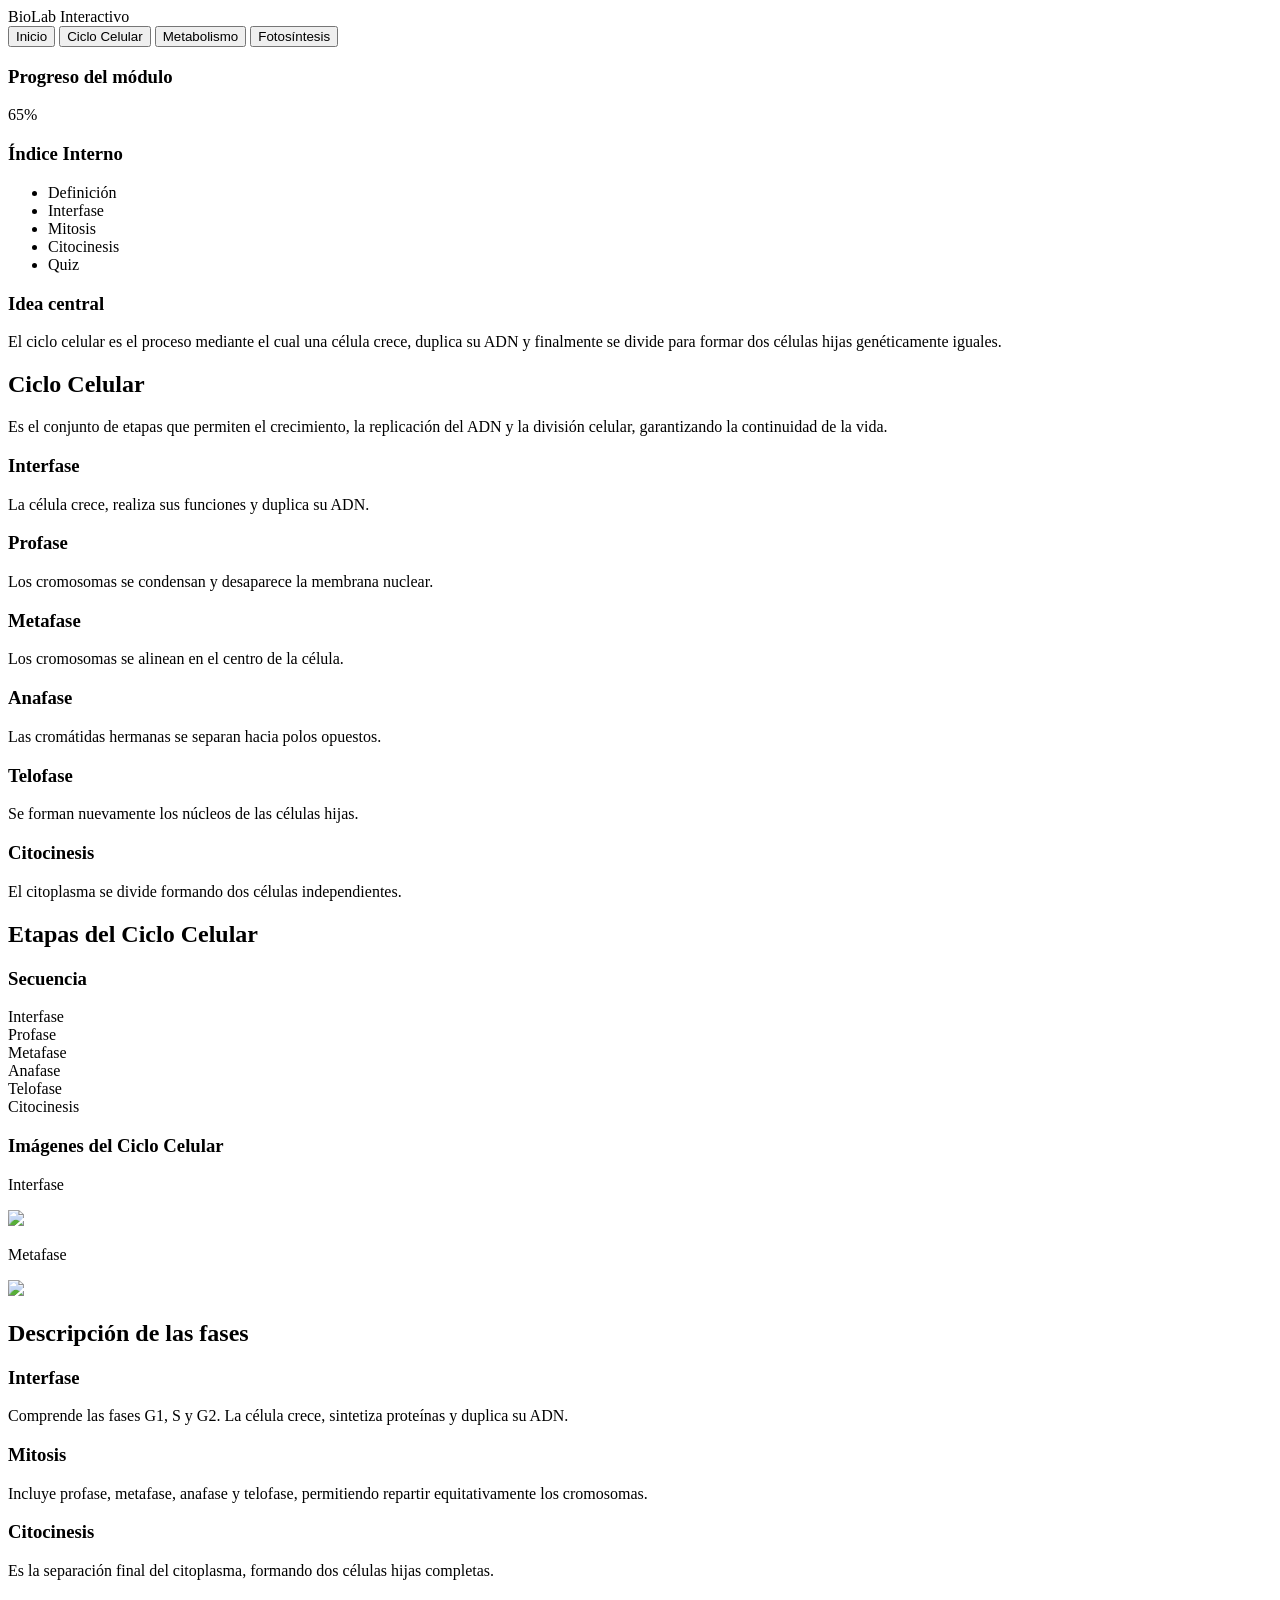
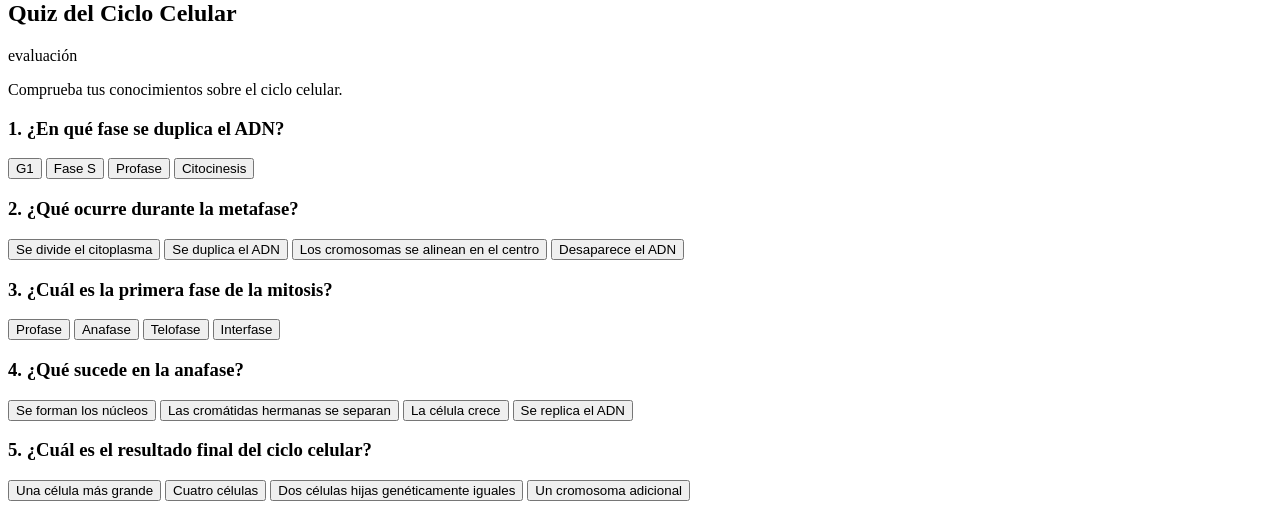
==== ciclo celular.html @ c226774d "Add files via upload" ====
<!DOCTYPE html>
<html lang="es">
<head>
<meta charset="UTF-8">
<meta name="viewport" content="width=device-width, initial-scale=1.0">
<title>Ciclo Celular</title>

<link rel="stylesheet" href="css/estilos.css">

</head>

<body>

<div class="container">

    <div class="navbar">
        <div class="logo">BioLab Interactivo</div>

        <div class="menu">
            <button>Inicio</button>
            <button>Ciclo Celular</button>
            <button>Metabolismo</button>
            <button>Fotosíntesis</button>
        </div>
    </div>

    <!-- Panel izquierdo -->

    <aside class="sidebar">

        <div class="card">
            <h3>Progreso del módulo</h3>

            <div class="progress-circle">
                65%
            </div>
        </div>

        <div class="card index">
            <h3>Índice Interno</h3>
            <ul>
                <li>Definición</li>
                <li>Interfase</li>
                <li>Mitosis</li>
                <li>Citocinesis</li>
                <li>Quiz</li>
            </ul>
        </div>

        <div class="card">
            <h3>Idea central</h3>
            <p>
                El ciclo celular es el proceso mediante el cual una célula
                crece, duplica su ADN y finalmente se divide para formar
                dos células hijas genéticamente iguales.
            </p>
        </div>

    </aside>

    <!-- Contenido principal -->

    <main class="main">

        <section class="hero">

            <h1>Ciclo Celular</h1>

            <p>
                Es el conjunto de etapas que permiten el crecimiento,
                la replicación del ADN y la división celular,
                garantizando la continuidad de la vida.
            </p>

            <div class="grid-info">

                <div class="info-box">
                    <h3>Interfase</h3>
                    <p>
                        La célula crece, realiza sus funciones y duplica su ADN.
                    </p>
                </div>

                <div class="info-box">
                    <h3>Profase</h3>
                    <p>
                        Los cromosomas se condensan y desaparece la membrana nuclear.
                    </p>
                </div>

                <div class="info-box">
                    <h3>Metafase</h3>
                    <p>
                        Los cromosomas se alinean en el centro de la célula.
                    </p>
                </div>

                <div class="info-box">
                    <h3>Anafase</h3>
                    <p>
                        Las cromátidas hermanas se separan hacia polos opuestos.
                    </p>
                </div>

                <div class="info-box">
                    <h3>Telofase</h3>
                    <p>
                        Se forman nuevamente los núcleos de las células hijas.
                    </p>
                </div>

                <div class="info-box">
                    <h3>Citocinesis</h3>
                    <p>
                        El citoplasma se divide formando dos células independientes.
                    </p>
                </div>

            </div>

        </section>

        <section class="map-section">

            <h2>Etapas del Ciclo Celular</h2>

            <div class="map-grid">

                <div class="route">

                    <h3>Secuencia</h3>

                    <div class="flow">
                        <div>Interfase</div>
                        <div>Profase</div>
                        <div>Metafase</div>
                        <div>Anafase</div>
                        <div>Telofase</div>
                        <div>Citocinesis</div>
                    </div>

                </div>

                <div class="balance">

                    <h3>Imágenes del Ciclo Celular</h3>

                    <p>Interfase</p>
                    <img src="img/interfase.jpg" width="100%">

                    <p>Metafase</p>
                    <img src="img/metafase.jpg" width="100%">

                </div>

            </div>

        </section>

        <section class="enzymes">

            <h2>Descripción de las fases</h2>

            <div class="enzymes-grid">

                <div>
                    <h3>Interfase</h3>
                    <p>
                        Comprende las fases G1, S y G2. La célula crece,
                        sintetiza proteínas y duplica su ADN.
                    </p>
                </div>

                <div>
                    <h3>Mitosis</h3>
                    <p>
                        Incluye profase, metafase, anafase y telofase,
                        permitiendo repartir equitativamente los cromosomas.
                    </p>
                </div>

                <div>
                    <h3>Citocinesis</h3>
                    <p>
                        Es la separación final del citoplasma,
                        formando dos células hijas completas.
                    </p>
                </div>

            </div>

        </section>

        <section class="quiz-section">

            <section class="quiz-module">

                <div class="quiz-header">
                    <h2>Quiz del Ciclo Celular</h2>
                    <span class="quiz-tag">evaluación</span>
                </div>

                <p class="quiz-description">
                    Comprueba tus conocimientos sobre el ciclo celular.
                </p>

                <!-- Pregunta 1 -->

                <div class="quiz-card">

                    <h3>1. ¿En qué fase se duplica el ADN?</h3>

                    <button class="answer">G1</button>
                    <button class="answer" data-correct="true">Fase S</button>
                    <button class="answer">Profase</button>
                    <button class="answer">Citocinesis</button>

                </div>

                <!-- Pregunta 2 -->

                <div class="quiz-card">

                    <h3>2. ¿Qué ocurre durante la metafase?</h3>

                    <button class="answer">Se divide el citoplasma</button>
                    <button class="answer">Se duplica el ADN</button>
                    <button class="answer" data-correct="true">
                        Los cromosomas se alinean en el centro
                    </button>
                    <button class="answer">Desaparece el ADN</button>

                </div>

                <!-- Pregunta 3 -->

                <div class="quiz-card">

                    <h3>3. ¿Cuál es la primera fase de la mitosis?</h3>

                    <button class="answer" data-correct="true">Profase</button>
                    <button class="answer">Anafase</button>
                    <button class="answer">Telofase</button>
                    <button class="answer">Interfase</button>

                </div>

                <!-- Pregunta 4 -->

                <div class="quiz-card">

                    <h3>4. ¿Qué sucede en la anafase?</h3>

                    <button class="answer">Se forman los núcleos</button>
                    <button class="answer" data-correct="true">
                        Las cromátidas hermanas se separan
                    </button>
                    <button class="answer">La célula crece</button>
                    <button class="answer">Se replica el ADN</button>

                </div>

                <!-- Pregunta 5 -->

                <div class="quiz-card">

                    <h3>5. ¿Cuál es el resultado final del ciclo celular?</h3>

                    <button class="answer">Una célula más grande</button>
                    <button class="answer">Cuatro células</button>
                    <button class="answer" data-correct="true">
                        Dos células hijas genéticamente iguales
                    </button>
                    <button class="answer">Un cromosoma adicional</button>

                </div>

            </section>

        </section>

    </main>

</div>

</body>
</html>
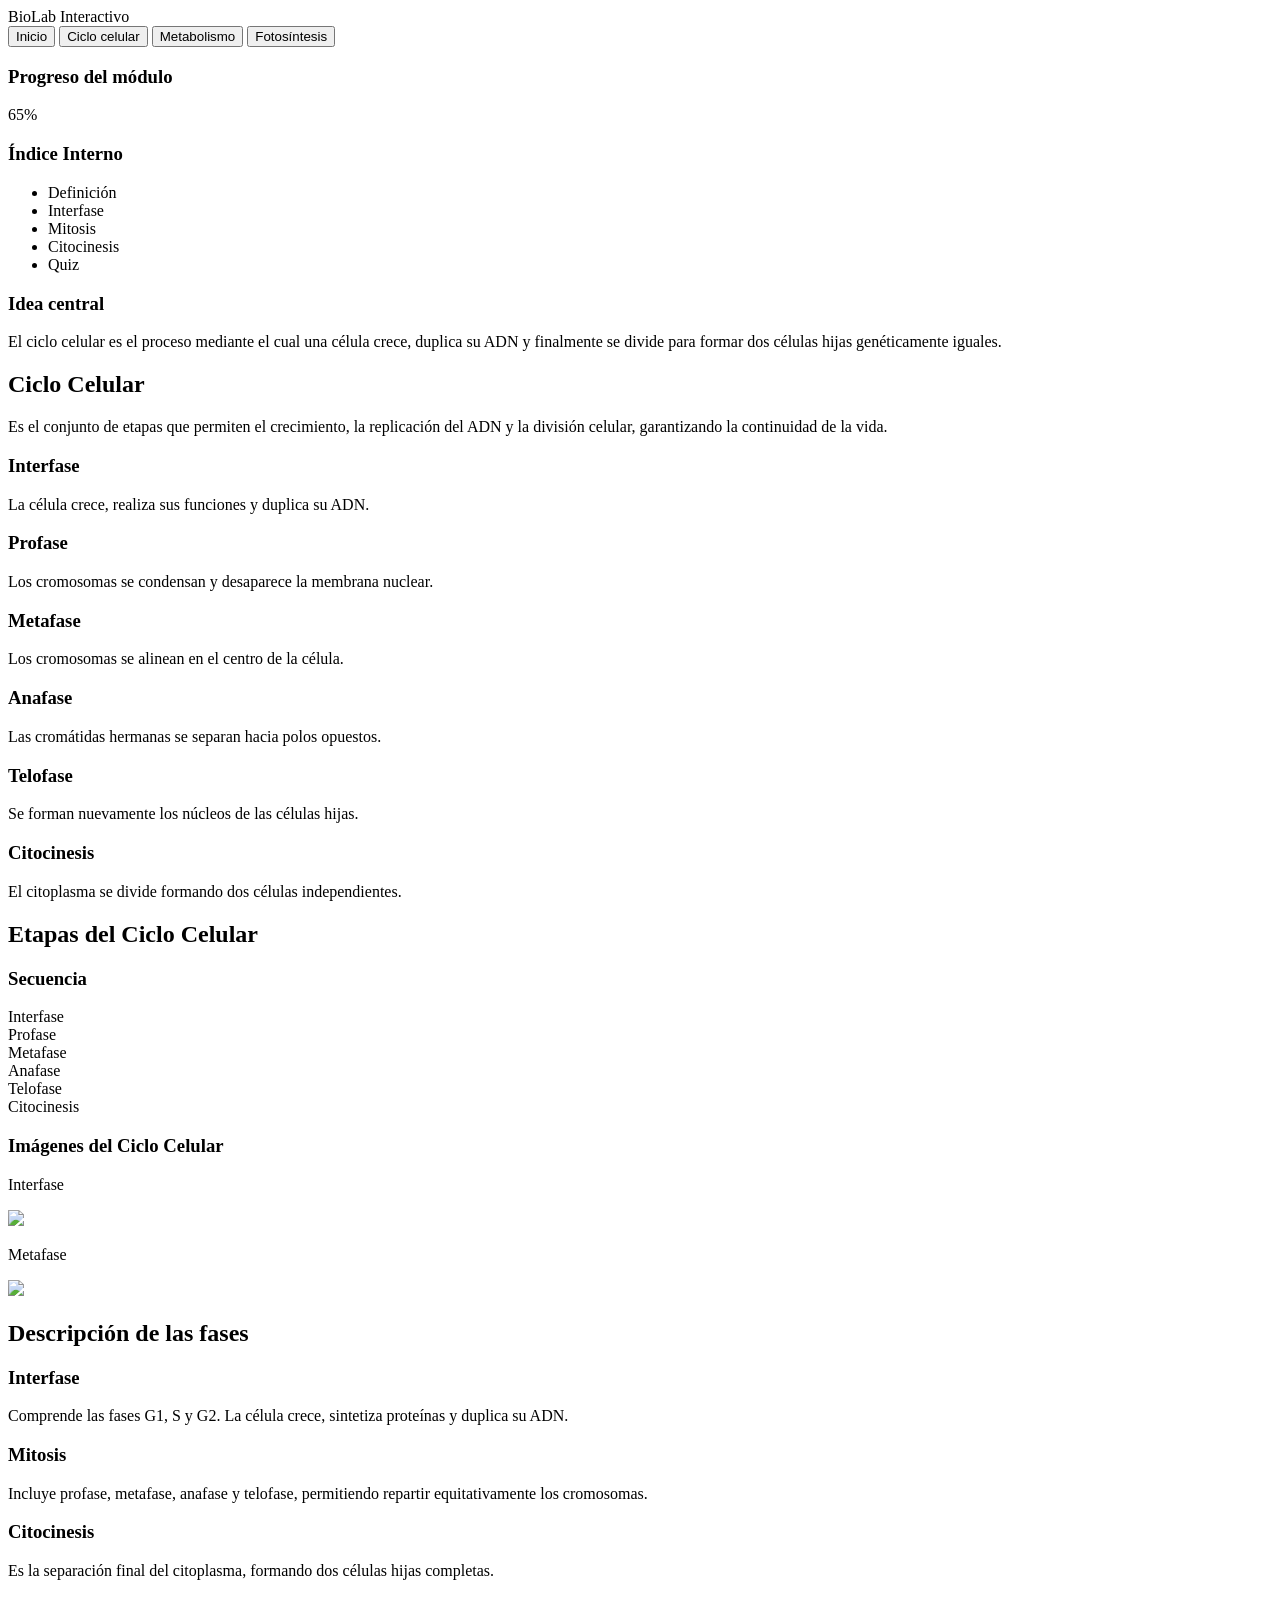
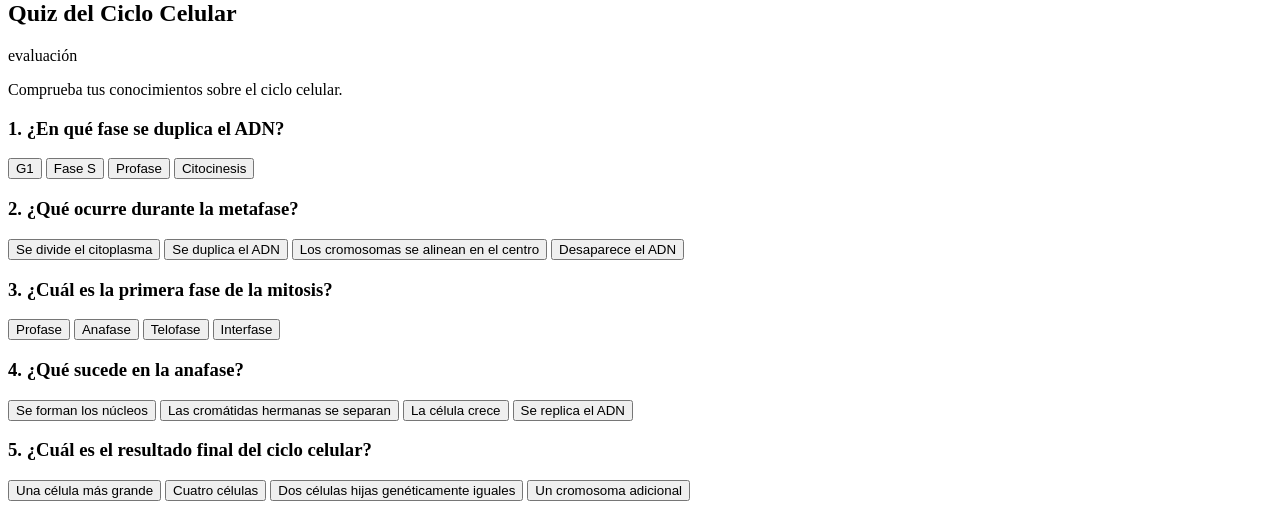
==== commit 5273f51c: "Fix navigation button for 'Ciclo celular' page" ====
--- a/ciclo celular.html
+++ b/ciclo celular.html
@@ -18,7 +18,7 @@
 
         <div class="menu">
             <button>Inicio</button>
-            <button>Ciclo Celular</button>
+            <a href="ciclo celular.html"><button>Ciclo celular</button></a>
             <button>Metabolismo</button>
             <button>Fotosíntesis</button>
         </div>
@@ -284,4 +284,4 @@
 </div>
 
 </body>
-</html>+</html>
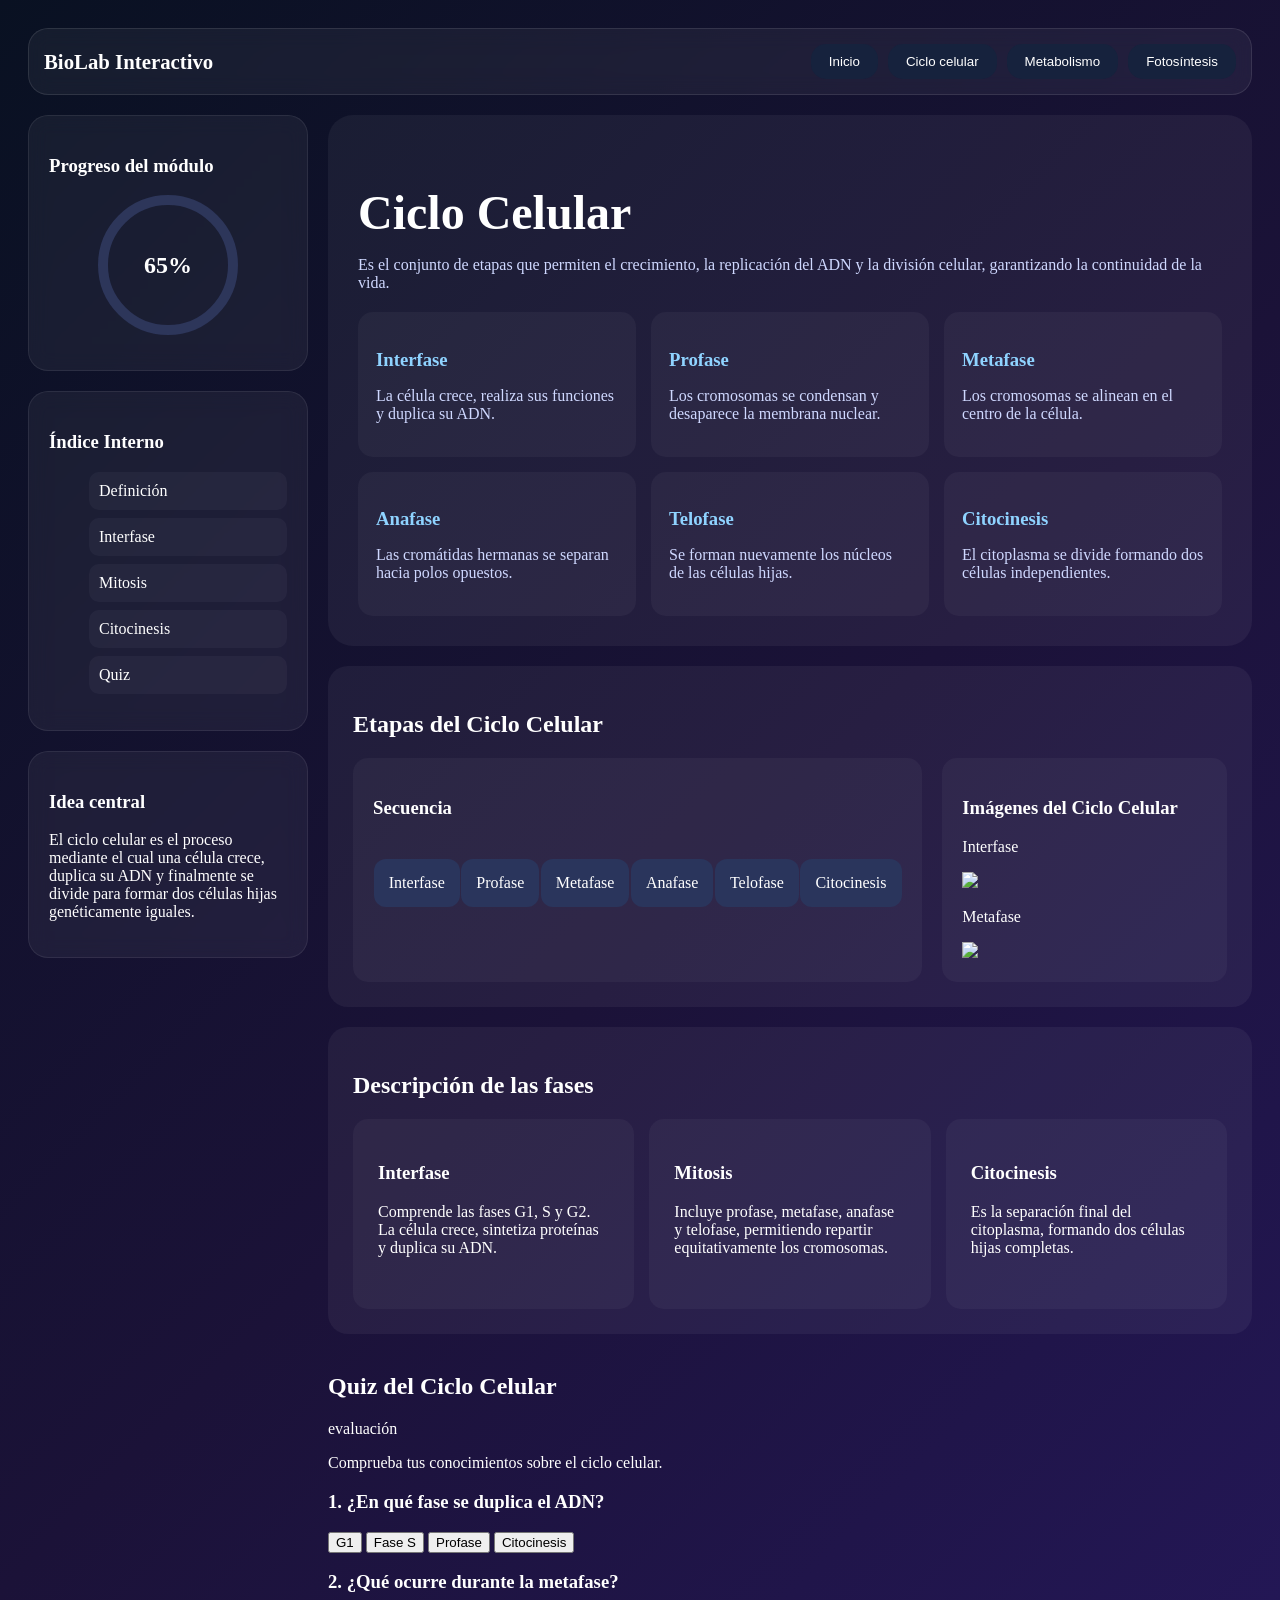
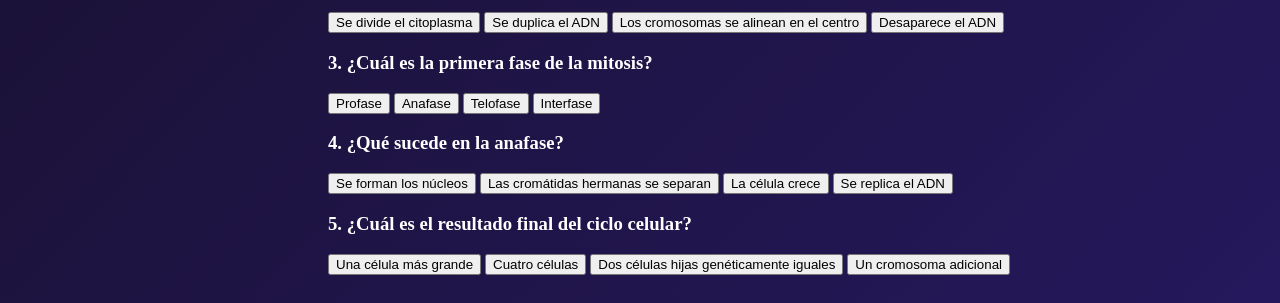
==== commit 8dcaca41: "Fix HTML formatting and structure for ciclo celular" ====
--- a/ciclo celular.html
+++ b/ciclo celular.html
@@ -5,7 +5,7 @@
 <meta name="viewport" content="width=device-width, initial-scale=1.0">
 <title>Ciclo Celular</title>
 
-<link rel="stylesheet" href="css/estilos.css">
+<link rel="stylesheet" href="estilos.css">
 
 </head>
 
--- a/estilos.css
+++ b/estilos.css
@@ -0,0 +1,242 @@
+<style>
+*{
+    margin:0;
+    padding:0;
+    box-sizing:border-box;
+    font-family: 'Segoe UI', sans-serif;
+}
+
+body{
+    background: linear-gradient(135deg,#091122,#1b1238,#25185c);
+    color:white;
+    min-height:100vh;
+}
+
+.container{
+    display:grid;
+    grid-template-columns:280px 1fr;
+    gap:20px;
+    padding:20px;
+}
+
+/* Barra superior */
+.navbar{
+    grid-column:1/3;
+    background:rgba(255,255,255,0.05);
+    backdrop-filter: blur(10px);
+    border:1px solid rgba(255,255,255,0.1);
+    border-radius:20px;
+    padding:15px;
+    display:flex;
+    justify-content:space-between;
+    align-items:center;
+}
+
+.logo{
+    font-size:1.3rem;
+    font-weight:bold;
+}
+
+.menu{
+    display:flex;
+    gap:10px;
+}
+
+.menu button{
+    background:#16223d;
+    color:white;
+    border:none;
+    padding:10px 18px;
+    border-radius:15px;
+    cursor:pointer;
+}
+
+.menu button:hover{
+    background:#4d6cff;
+}
+
+/* Panel izquierdo */
+
+.sidebar{
+    display:flex;
+    flex-direction:column;
+    gap:20px;
+}
+
+.card{
+    background:rgba(255,255,255,0.05);
+    backdrop-filter: blur(10px);
+    border:1px solid rgba(255,255,255,0.08);
+    border-radius:20px;
+    padding:20px;
+}
+
+.progress-circle{
+    width:120px;
+    height:120px;
+    border-radius:50%;
+    border:10px solid #2d365a;
+    margin:15px auto;
+    display:flex;
+    justify-content:center;
+    align-items:center;
+    font-size:1.5rem;
+    font-weight:bold;
+}
+
+.index ul{
+    list-style:none;
+}
+
+.index li{
+    padding:10px;
+    margin:8px 0;
+    background:rgba(255,255,255,0.04);
+    border-radius:10px;
+}
+
+/* Área principal */
+
+.main{
+    display:flex;
+    flex-direction:column;
+    gap:20px;
+}
+
+/* Encabezado */
+
+.hero{
+    background:rgba(255,255,255,0.05);
+    border-radius:25px;
+    padding:30px;
+}
+
+.hero h1{
+    font-size:3rem;
+    margin-bottom:10px;
+}
+
+.hero p{
+    color:#cfd8ff;
+}
+
+/* Tarjetas conceptos */
+
+.grid-info{
+    display:grid;
+    grid-template-columns:repeat(3,1fr);
+    gap:15px;
+    margin-top:20px;
+}
+
+.info-box{
+    background:rgba(255,255,255,0.04);
+    border-radius:15px;
+    padding:18px;
+}
+
+.info-box h3{
+    margin-bottom:10px;
+    color:#8fd3ff;
+}
+
+/* Mapa metabólico */
+
+.map-section{
+    background:rgba(255,255,255,0.05);
+    border-radius:20px;
+    padding:25px;
+}
+
+.map-grid{
+    display:grid;
+    grid-template-columns:2fr 1fr;
+    gap:20px;
+    margin-top:20px;
+}
+
+.route{
+    background:rgba(255,255,255,0.04);
+    border-radius:15px;
+    padding:20px;
+}
+
+.flow{
+    display:flex;
+    justify-content:space-around;
+    align-items:center;
+    margin-top:40px;
+}
+
+.flow div{
+    background:#2a355c;
+    padding:15px;
+    border-radius:12px;
+    text-align:center;
+}
+
+.balance{
+    background:rgba(255,255,255,0.04);
+    border-radius:15px;
+    padding:20px;
+}
+
+.bar{
+    width:100%;
+    height:10px;
+    background:#222;
+    border-radius:10px;
+    margin:10px 0 25px;
+}
+
+.fill{
+    height:100%;
+    width:70%;
+    background:linear-gradient(to right,#59f,#d16cff);
+    border-radius:10px;
+}
+
+/* Enzimas */
+
+.enzymes{
+    background:rgba(255,255,255,0.05);
+    border-radius:20px;
+    padding:25px;
+}
+
+.enzymes-grid{
+    display:grid;
+    grid-template-columns:repeat(3,1fr);
+    gap:15px;
+    margin-top:20px;
+}
+
+.enzymes-grid div{
+    background:rgba(255,255,255,0.04);
+    padding:25px;
+    border-radius:15px;
+    min-height:140px;
+}
+
+/* Responsive */
+
+@media(max-width:1000px){
+
+.container{
+    grid-template-columns:1fr;
+}
+
+.navbar{
+    grid-column:1;
+}
+
+.map-grid{
+    grid-template-columns:1fr;
+}
+
+.grid-info,
+.enzymes-grid{
+    grid-template-columns:1fr;
+}
+}
+</style>
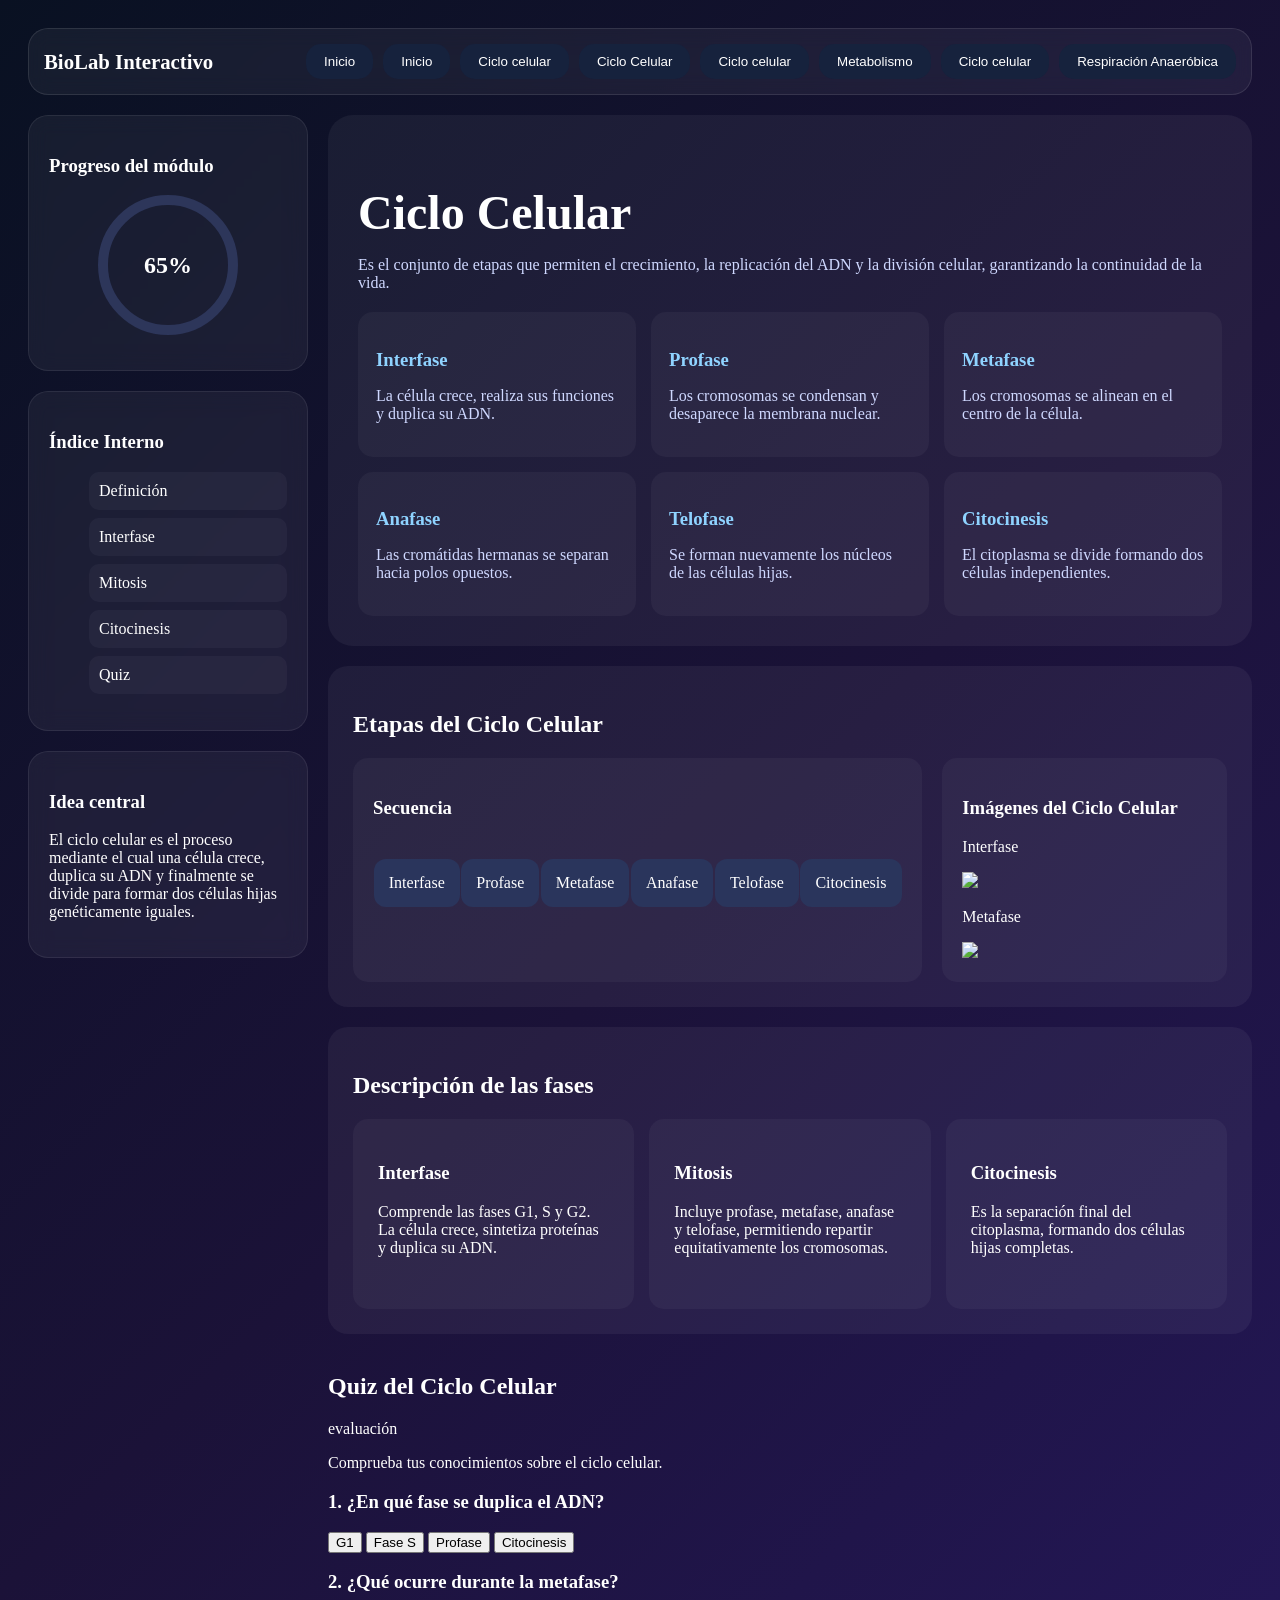
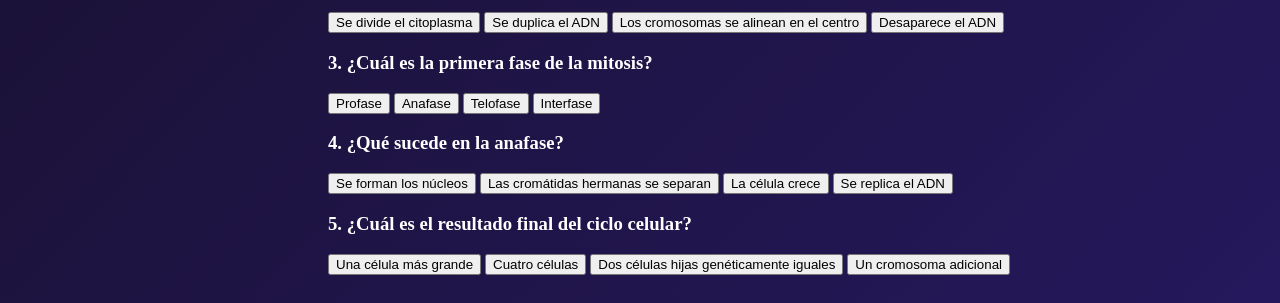
==== commit 9d1a5b33: "Update ciclo celular.html" ====
--- a/ciclo celular.html
+++ b/ciclo celular.html
@@ -17,10 +17,17 @@
         <div class="logo">BioLab Interactivo</div>
 
         <div class="menu">
+            <a href="index.html"><button>Inicio</button></a>
             <button>Inicio</button>
+            
             <a href="ciclo celular.html"><button>Ciclo celular</button></a>
+            <button>Ciclo Celular</button>
+            
+            <a href="metabolismo.html"><button>Ciclo celular</button></a>
             <button>Metabolismo</button>
-            <button>Fotosíntesis</button>
+
+            <a href="respiracion anaerobica.html"><button>Ciclo celular</button></a>
+            <button>Respiración Anaeróbica</button>
         </div>
     </div>
 
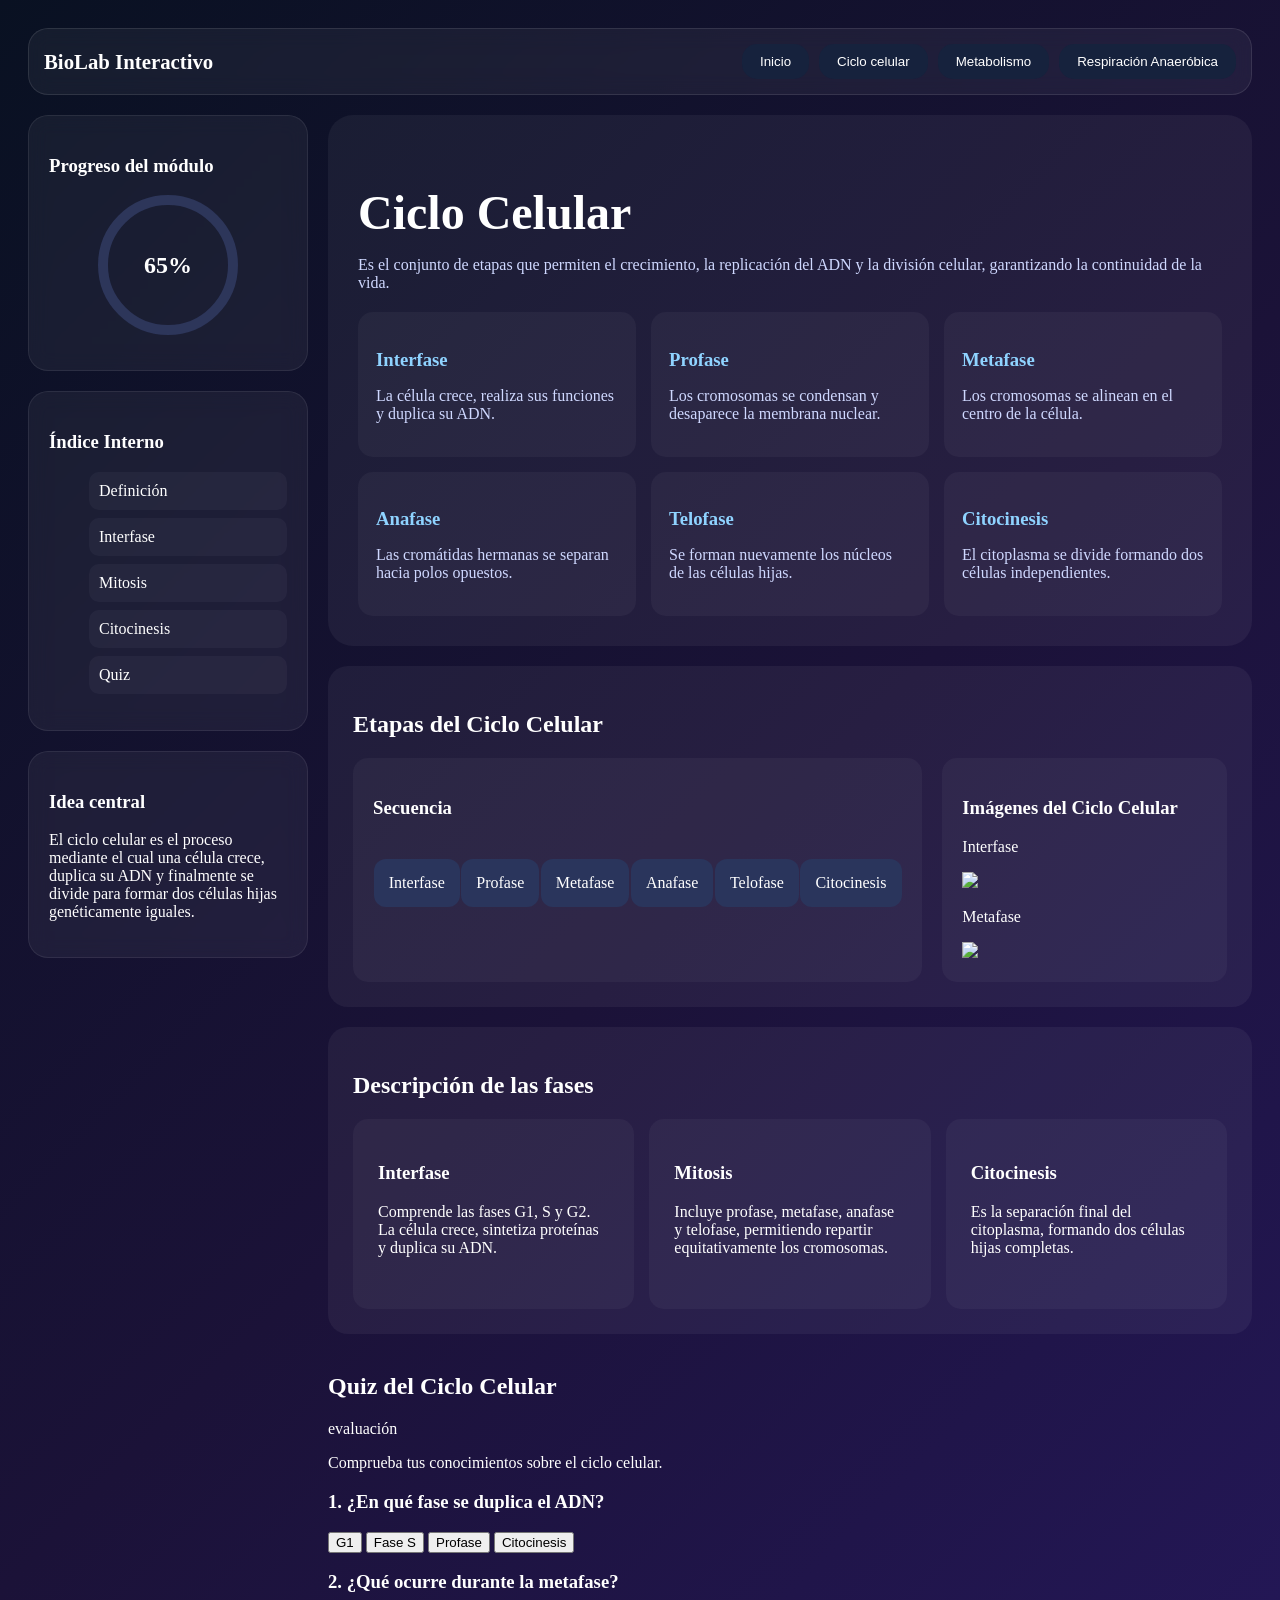
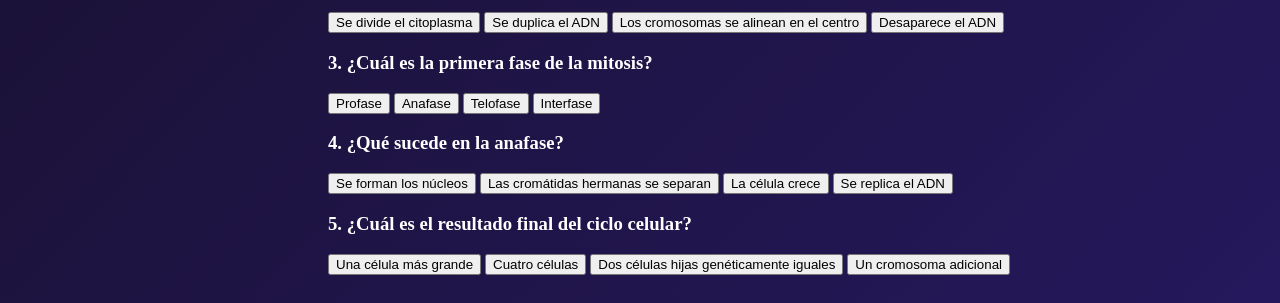
==== commit 3866dc45: "Update ciclo celular.html" ====
--- a/ciclo celular.html
+++ b/ciclo celular.html
@@ -18,16 +18,13 @@
 
         <div class="menu">
             <a href="index.html"><button>Inicio</button></a>
-            <button>Inicio</button>
             
             <a href="ciclo celular.html"><button>Ciclo celular</button></a>
-            <button>Ciclo Celular</button>
             
-            <a href="metabolismo.html"><button>Ciclo celular</button></a>
-            <button>Metabolismo</button>
-
-            <a href="respiracion anaerobica.html"><button>Ciclo celular</button></a>
-            <button>Respiración Anaeróbica</button>
+            <a href="metabolismo.html"><button>Metabolismo</button></a>
+
+            <a href="respiracion anaerobica.html"><button>Respiración Anaeróbica</button></a>
+
         </div>
     </div>
 
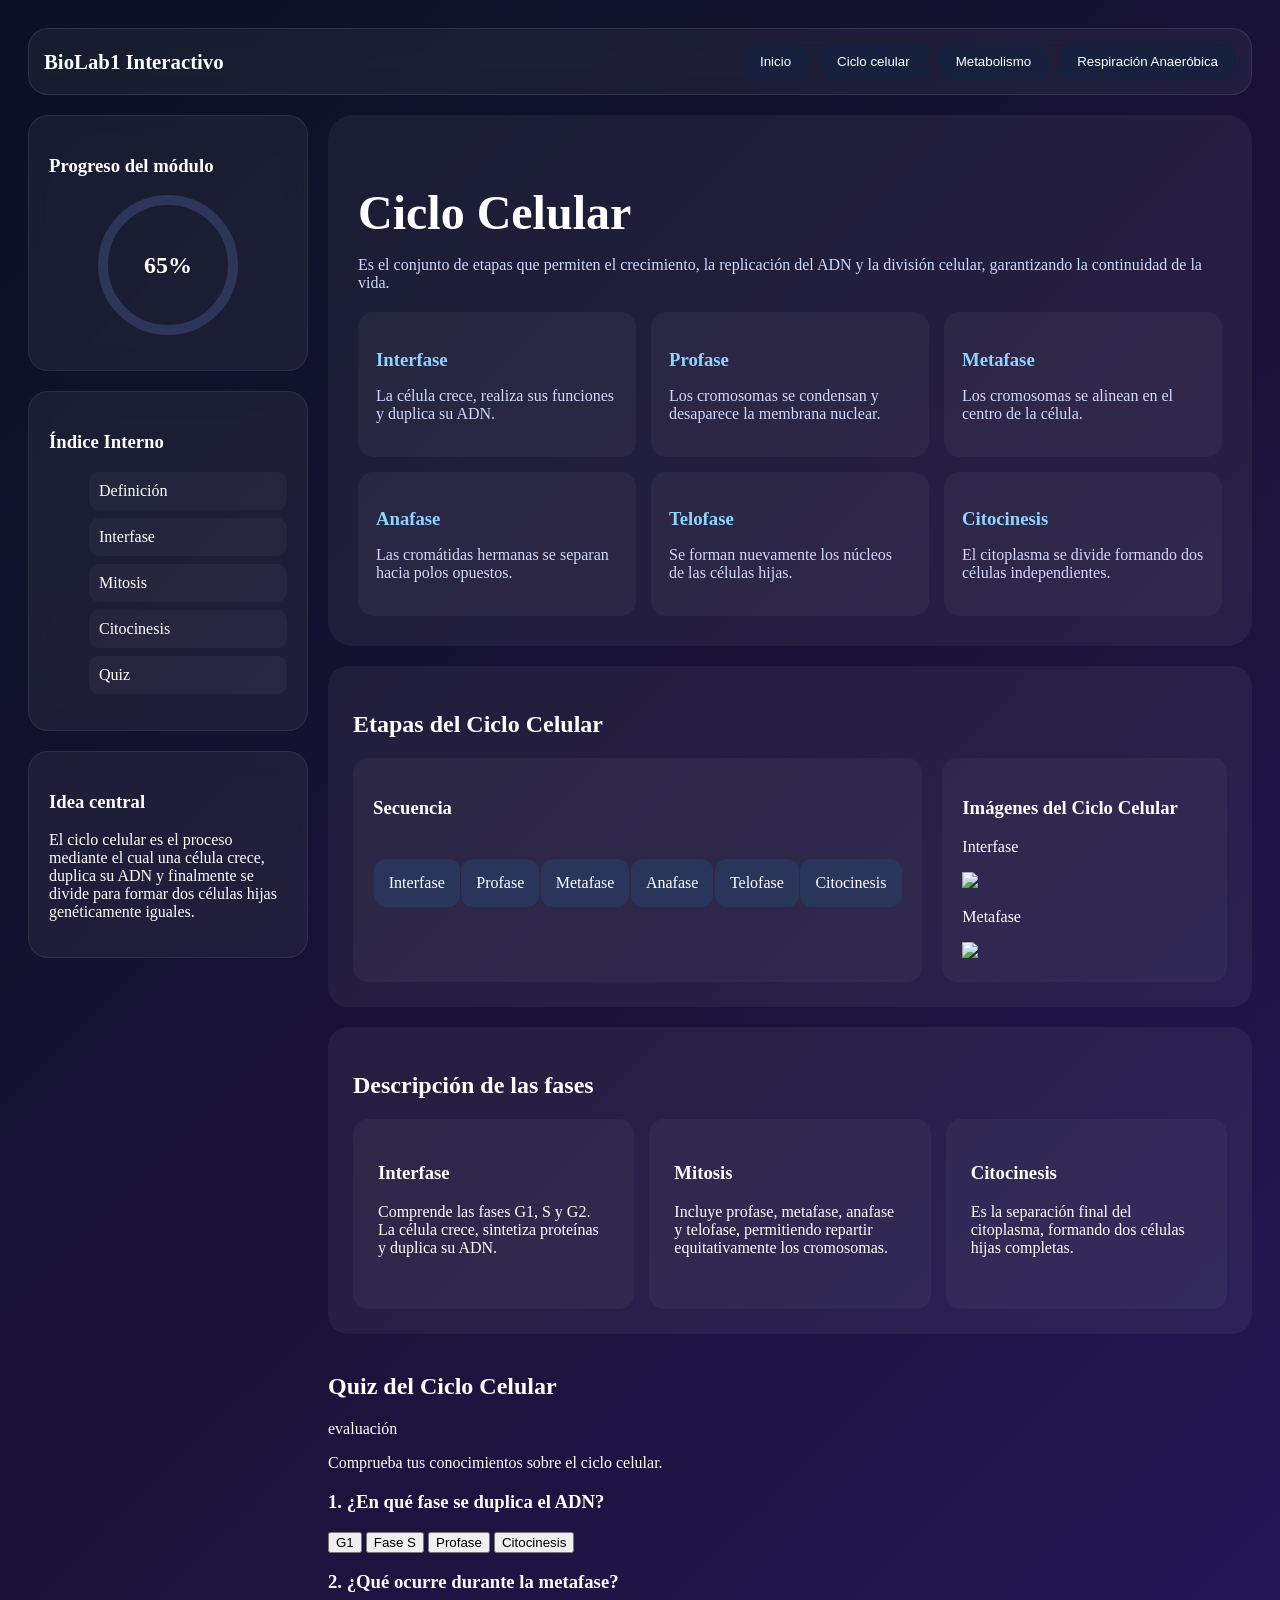
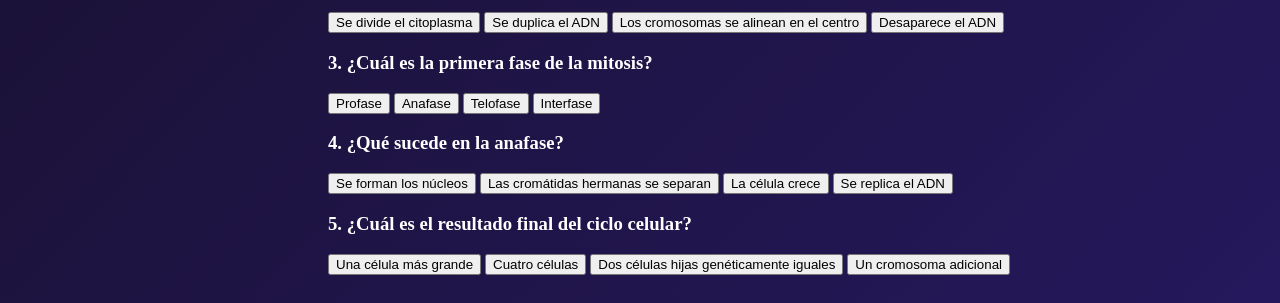
==== commit 04804a17: "Change logo name in ciclo celular.html Updated the logo name in the navbar from 'BioLab Interactivo'" ====
--- a/ciclo celular.html
+++ b/ciclo celular.html
@@ -14,7 +14,7 @@
 <div class="container">
 
     <div class="navbar">
-        <div class="logo">BioLab Interactivo</div>
+        <div class="logo">BioLab1 Interactivo</div>
 
         <div class="menu">
             <a href="index.html"><button>Inicio</button></a>
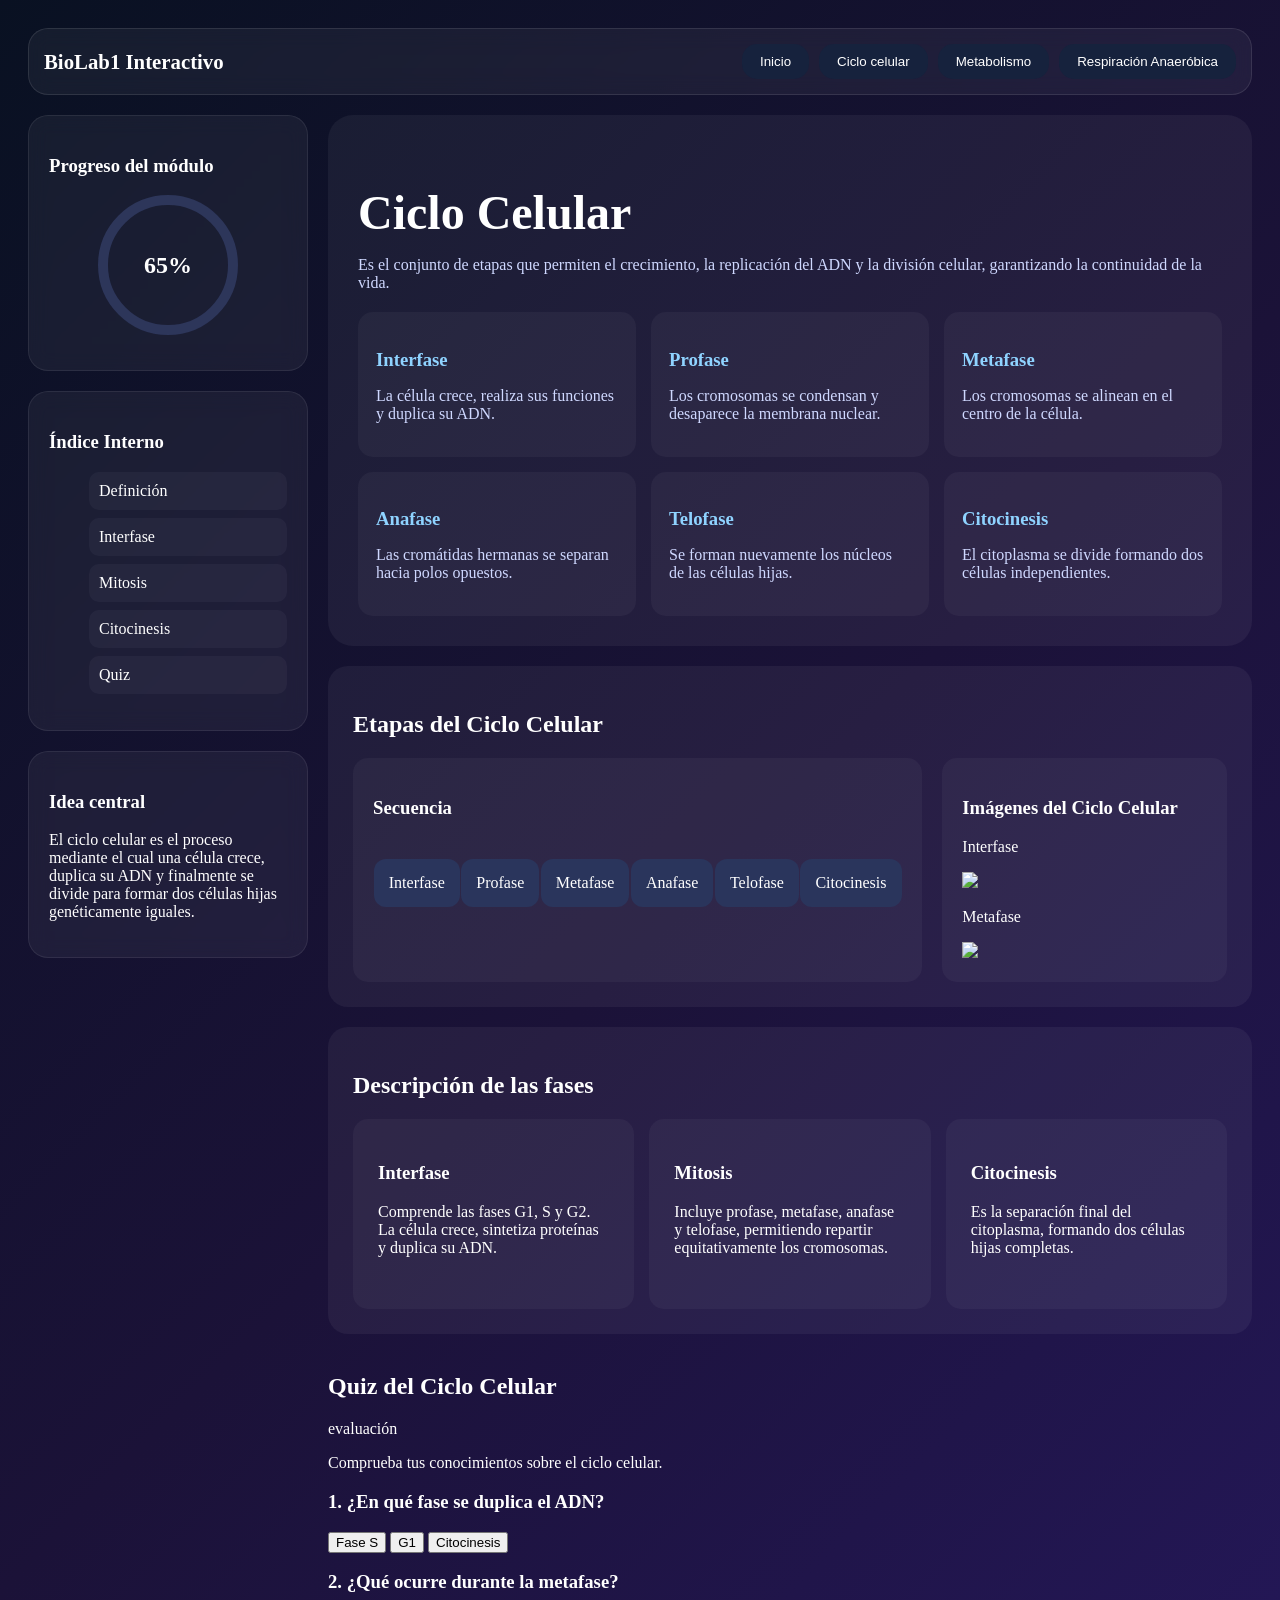
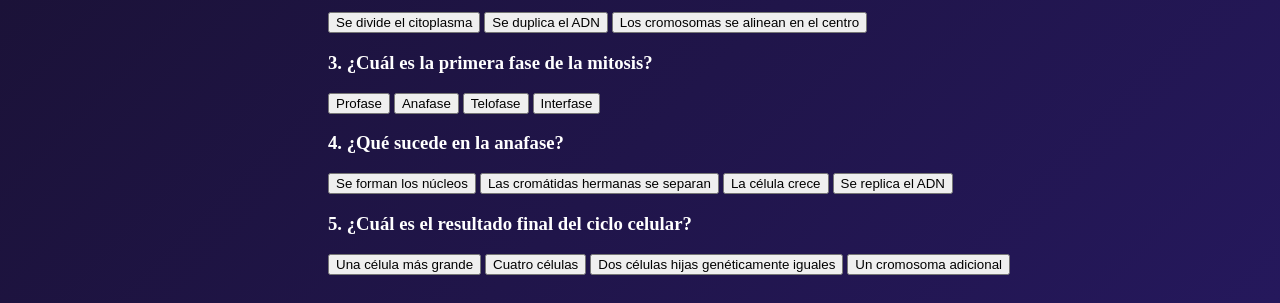
==== commit 7ac64e4b: "Update ciclo celular.html" ====
--- a/ciclo celular.html
+++ b/ciclo celular.html
@@ -213,11 +213,12 @@
                 <div class="quiz-card">
 
                     <h3>1. ¿En qué fase se duplica el ADN?</h3>
-
-                    <button class="answer">G1</button>
-                    <button class="answer" data-correct="true">Fase S</button>
-                    <button class="answer">Profase</button>
-                    <button class="answer">Citocinesis</button>
+                     <button             onclick="alert('Correcto :D')">Fase S</button>
+
+    <button onclick="alert('Incorrecto, inténtalo nuevamente')">G1</button>
+
+    <button onclick="alert('Incorrecto, inténtalo nuevamente')">Citocinesis</button>
+
 
                 </div>
 
@@ -227,57 +228,51 @@
 
                     <h3>2. ¿Qué ocurre durante la metafase?</h3>
 
-                    <button class="answer">Se divide el citoplasma</button>
-                    <button class="answer">Se duplica el ADN</button>
-                    <button class="answer" data-correct="true">
-                        Los cromosomas se alinean en el centro
-                    </button>
-                    <button class="answer">Desaparece el ADN</button>
-
-                </div>
-
-                <!-- Pregunta 3 -->
-
-                <div class="quiz-card">
-
-                    <h3>3. ¿Cuál es la primera fase de la mitosis?</h3>
-
-                    <button class="answer" data-correct="true">Profase</button>
-                    <button class="answer">Anafase</button>
-                    <button class="answer">Telofase</button>
-                    <button class="answer">Interfase</button>
-
-                </div>
-
-                <!-- Pregunta 4 -->
-
-                <div class="quiz-card">
-
-                    <h3>4. ¿Qué sucede en la anafase?</h3>
-
-                    <button class="answer">Se forman los núcleos</button>
-                    <button class="answer" data-correct="true">
-                        Las cromátidas hermanas se separan
-                    </button>
-                    <button class="answer">La célula crece</button>
-                    <button class="answer">Se replica el ADN</button>
-
-                </div>
-
-                <!-- Pregunta 5 -->
-
-                <div class="quiz-card">
-
-                    <h3>5. ¿Cuál es el resultado final del ciclo celular?</h3>
-
-                    <button class="answer">Una célula más grande</button>
-                    <button class="answer">Cuatro células</button>
-                    <button class="answer" data-correct="true">
-                        Dos células hijas genéticamente iguales
-                    </button>
-                    <button class="answer">Un cromosoma adicional</button>
-
-                </div>
+                    <button onclick="alert('Incorrecto, inténtalo nuevamente')">Se divide el citoplasma</button>
+                    <button onclick="alert('Incorrecto, inténtalo nuevamente')">Se duplica el ADN</button>
+                    <button onclick="alert('Correcto :D')">Los cromosomas se alinean en el centro</button>
+
+
+                </div>
+
+<!-- Pregunta 3 -->
+
+<div class="quiz-card">
+
+    <h3>3. ¿Cuál es la primera fase de la mitosis?</h3>
+
+    <button onclick="alert('Correcto :D')">Profase</button>
+    <button onclick="alert('Incorrecto, inténtalo nuevamente')">Anafase</button>
+    <button onclick="alert('Incorrecto, inténtalo nuevamente')">Telofase</button>
+    <button onclick="alert('Incorrecto, inténtalo nuevamente')">Interfase</button>
+
+</div>
+
+<!-- Pregunta 4 -->
+
+<div class="quiz-card">
+
+    <h3>4. ¿Qué sucede en la anafase?</h3>
+
+    <button onclick="alert('Incorrecto, inténtalo nuevamente')">Se forman los núcleos</button>
+    <button onclick="alert('Correcto :D')">Las cromátidas hermanas se separan</button>
+    <button onclick="alert('Incorrecto, inténtalo nuevamente')">La célula crece</button>
+    <button onclick="alert('Incorrecto, inténtalo nuevamente')">Se replica el ADN</button>
+
+</div>
+
+<!-- Pregunta 5 -->
+
+<div class="quiz-card">
+
+    <h3>5. ¿Cuál es el resultado final del ciclo celular?</h3>
+
+    <button onclick="alert('Incorrecto, inténtalo nuevamente')">Una célula más grande</button>
+    <button onclick="alert('Incorrecto, inténtalo nuevamente')">Cuatro células</button>
+    <button onclick="alert('Correcto :D')">Dos células hijas genéticamente iguales</button>
+    <button onclick="alert('Incorrecto, inténtalo nuevamente')">Un cromosoma adicional</button>
+
+</div>
 
             </section>
 
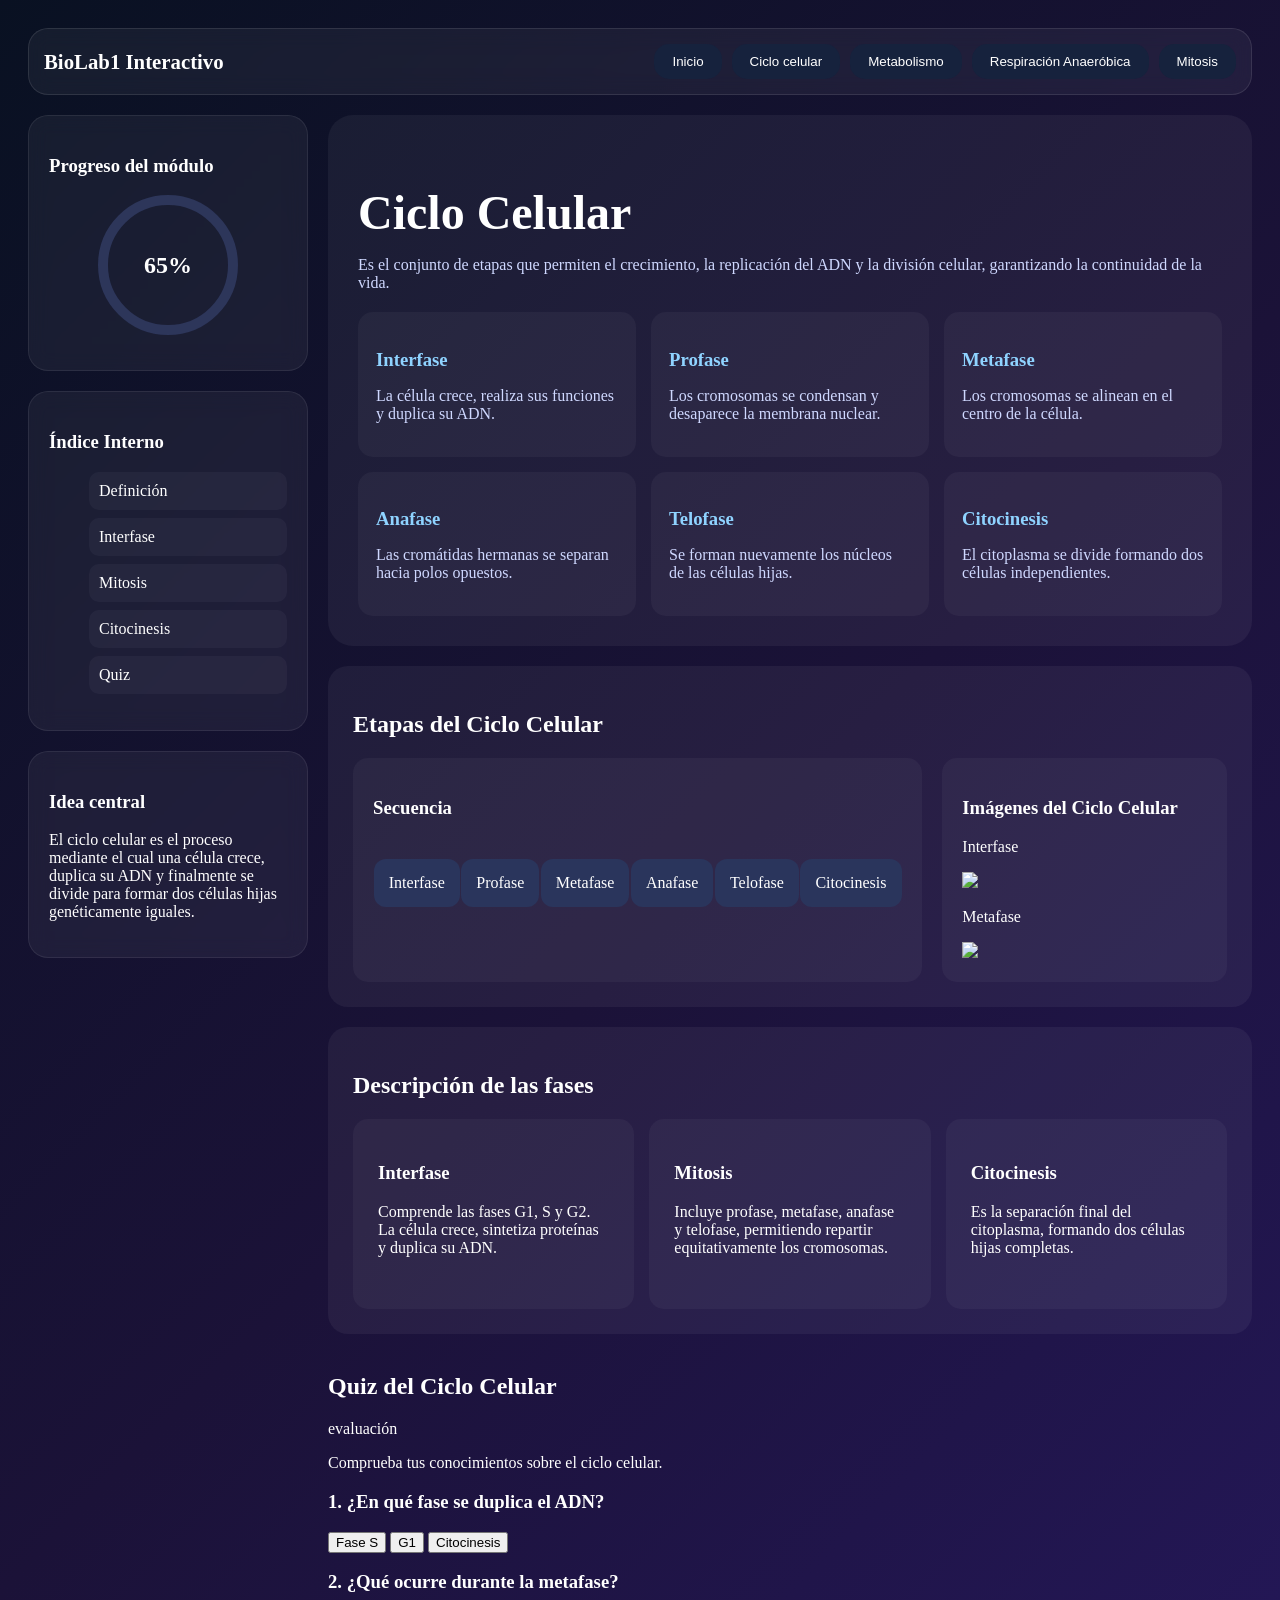
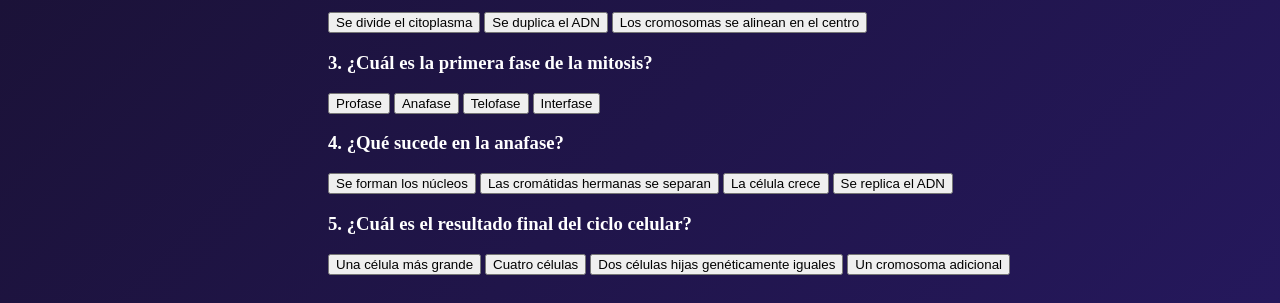
==== commit c08f2182: "Fix HTML formatting and add missing links" ====
--- a/ciclo celular.html
+++ b/ciclo celular.html
@@ -25,6 +25,7 @@
 
             <a href="respiracion anaerobica.html"><button>Respiración Anaeróbica</button></a>
 
+                        <a href="mitosis.html"><button>Mitosis</button></a>
         </div>
     </div>
 
